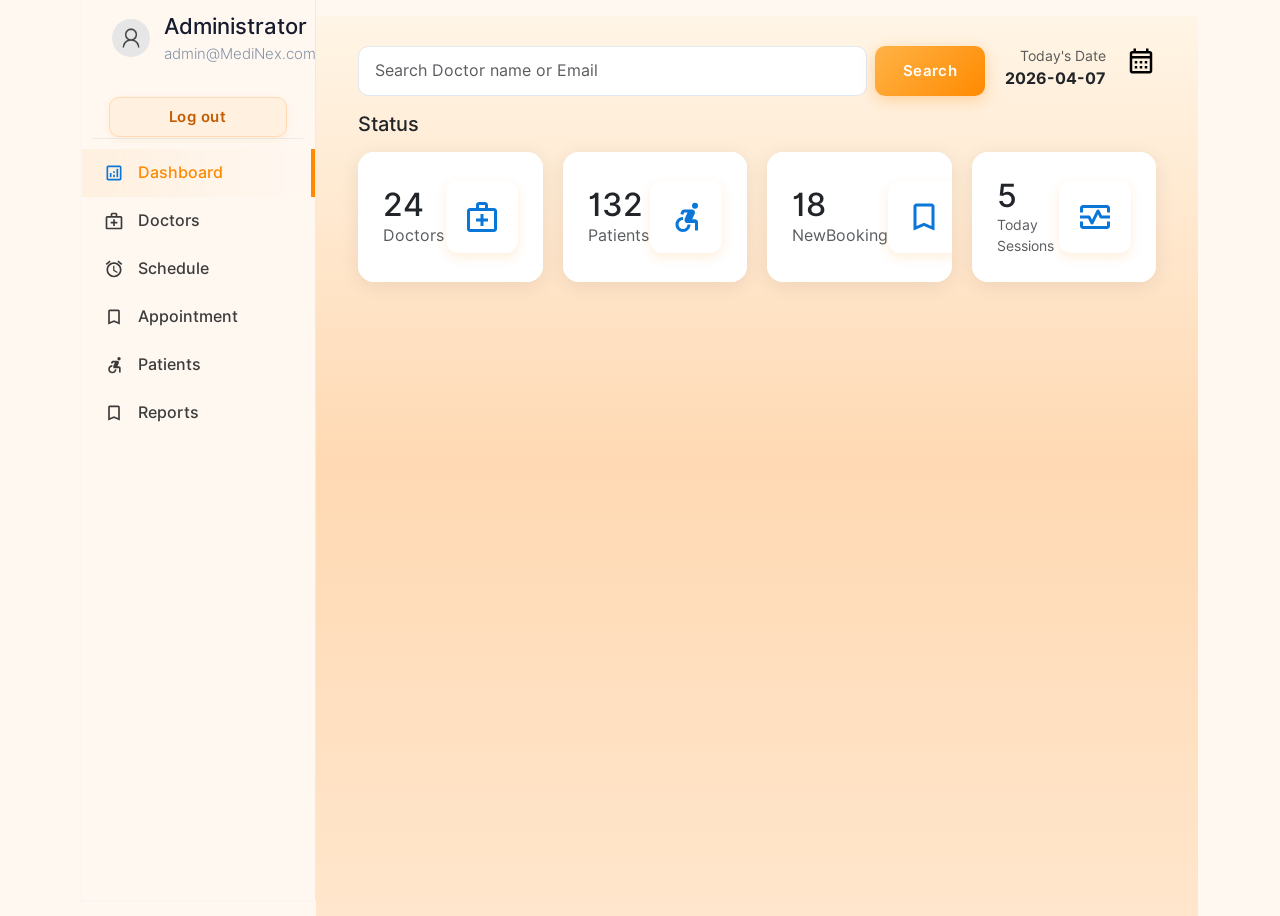
==== admin/index.html @ 3ccbc9da "Publish WebUI for GitHub Pages" ====
<!DOCTYPE html>
<html lang="en">
<head>
    <meta charset="UTF-8">
    <meta http-equiv="X-UA-Compatible" content="IE=edge">
    <meta name="viewport" content="width=device-width, initial-scale=1.0">
    <link href="https://cdn.jsdelivr.net/npm/bootstrap@5.3.2/dist/css/bootstrap.min.css" rel="stylesheet">
    <link rel="stylesheet" href="https://cdn.jsdelivr.net/npm/bootstrap-icons@1.11.1/font/bootstrap-icons.css">
    <link rel="stylesheet" href="../css/animations.css">
    <link rel="stylesheet" href="../css/main.css">
    <link rel="stylesheet" href="../css/admin.css">
    <title>Dashboard</title>
    <style>
        /* Animations disabled */
    </style>
</head>
<body>
    <div class="container">
        <div class="menu">
            <table class="menu-container" border="0">
                <tr>
                    <td style="padding:10px" colspan="2">
                        <table border="0" class="profile-container">
                            <tr>
                                <td width="30%" style="padding-left:20px">
                                    <img src="../img/user.png" alt="" width="100%" style="border-radius:50%">
                                </td>
                                <td style="padding:0px;margin:0px;">
                                    <p class="profile-title">Administrator</p>
                                    <p class="profile-subtitle">admin@MediNex.com</p>
                                </td>
                            </tr>
                            <tr>
                                <td colspan="2">
                                    <a href="../login.html"><input type="button" value="Log out" class="logout-btn btn-primary-soft btn"></a>
                                </td>
                            </tr>
                        </table>
                    </td>
                </tr>
                <tr class="menu-row">
                    <td class="menu-btn menu-icon-dashbord menu-active menu-icon-dashbord-active">
                        <a href="index.html" class="non-style-link-menu non-style-link-menu-active"><div><p class="menu-text">Dashboard</p></div></a>
                    </td>
                </tr>
                <tr class="menu-row">
                    <td class="menu-btn menu-icon-doctor">
                        <a href="#" class="non-style-link-menu"><div><p class="menu-text">Doctors</p></div></a>
                    </td>
                </tr>
                <tr class="menu-row">
                    <td class="menu-btn menu-icon-schedule">
                        <a href="#" class="non-style-link-menu"><div><p class="menu-text">Schedule</p></div></a>
                    </td>
                </tr>
                <tr class="menu-row">
                    <td class="menu-btn menu-icon-appoinment">
                        <a href="#" class="non-style-link-menu"><div><p class="menu-text">Appointment</p></div></a>
                    </td>
                </tr>
                <tr class="menu-row">
                    <td class="menu-btn menu-icon-patient">
                        <a href="#" class="non-style-link-menu"><div><p class="menu-text">Patients</p></div></a>
                    </td>
                </tr>
                <tr class="menu-row">
                    <td class="menu-btn menu-icon-appoinment">
                        <a href="#" class="non-style-link-menu"><div><p class="menu-text">Reports</p></div></a>
                    </td>
                </tr>
            </table>
        </div>
        <div class="dash-body mt-3">
            <div class="container-fluid">
                <div class="row mb-3">
                    <div class="col">
                        <form action="#" method="post" class="d-flex gap-2" onsubmit="return false;">
                            <input type="search" name="search" class="form-control" placeholder="Search Doctor name or Email" list="doctors">
                            <datalist id="doctors">
                                <option value="Dr. Sadia Karim">
                                <option value="dr.sadia@medinex.demo">
                                <option value="Dr. Farhan Haque">
                                <option value="dr.farhan@medinex.demo">
                                <option value="Dr. Nusrat Islam">
                                <option value="dr.nusrat@medinex.demo">
                            </datalist>
                            <button type="submit" class="btn btn-primary">Search</button>
                        </form>
                    </div>
                    <div class="col-auto text-end">
                        <small class="text-muted d-block">Today's Date</small>
                        <strong>2026-04-07</strong>
                    </div>
                    <div class="col-auto">
                        <img src="../img/calendar.svg" width="30" alt="calendar">
                    </div>
                </div>
                <div class="row mb-4">
                    <div class="col-12">
                        <h5 class="mb-3">Status</h5>
                    </div>
                    <div class="col-md-3 mb-3">
                        <div class="card h-100">
                            <div class="card-body d-flex justify-content-between align-items-center">
                                <div>
                                    <h2 class="mb-0">24</h2>
                                    <p class="mb-0 text-muted">Doctors</p>
                                </div>
                                <div class="btn-icon-back dashboard-icons" style="background-image: url('../img/icons/doctors-hover.svg'); background-repeat: no-repeat; background-position: center; background-size: 40px 40px;"></div>
                            </div>
                        </div>
                    </div>
                    <div class="col-md-3 mb-3">
                        <div class="card h-100">
                            <div class="card-body d-flex justify-content-between align-items-center">
                                <div>
                                    <h2 class="mb-0">132</h2>
                                    <p class="mb-0 text-muted">Patients</p>
                                </div>
                                <div class="btn-icon-back dashboard-icons" style="background-image: url('../img/icons/patients-hover.svg'); background-repeat: no-repeat; background-position: center; background-size: 40px 40px;"></div>
                            </div>
                        </div>
                    </div>
                    <div class="col-md-3 mb-3">
                        <div class="card h-100">
                            <div class="card-body d-flex justify-content-between align-items-center">
                                <div>
                                    <h2 class="mb-0">18</h2>
                                    <p class="mb-0 text-muted">NewBooking</p>
                                </div>
                                <div class="btn-icon-back dashboard-icons" style="background-image: url('../img/icons/book-hover.svg'); background-repeat: no-repeat; background-position: center; background-size: 40px 40px;"></div>
                            </div>
                        </div>
                    </div>
                    <div class="col-md-3 mb-3">
                        <div class="card h-100">
                            <div class="card-body d-flex justify-content-between align-items-center">
                                <div>
                                    <h2 class="mb-0">5</h2>
                                    <p class="mb-0 text-muted small">Today Sessions</p>
                                </div>
                                <div class="btn-icon-back dashboard-icons" style="background-image: url('../img/icons/session-iceblue.svg'); background-repeat: no-repeat; background-position: center; background-size: 40px 40px;"></div>
                            </div>
                        </div>
                    </div>
                </div>
            </div>
        </div>
    </div>
<script src="https://cdn.jsdelivr.net/npm/bootstrap@5.3.2/dist/js/bootstrap.bundle.min.js"></script>
</body>
</html>
---- css/animations.css ----
/*These transition are from youtube*/

@keyframes transitionIn-X{
    from {
            opacity: 0;
            transform: translateX(-10px);

    }

    to {
            opacity: 1;
            transform: translateX(0);
    }
}
    


@keyframes transitionIn-Y-over{
    from {
            opacity: 0;
            transform: translateY(-10px);

    }

    to {
            opacity: 1;
            transform: translateY(0);
    }
}
    
@keyframes transitionIn-Y-bottom{
    from {
            opacity: 0;
            transform: translateY(30px);

    }

    to {
            opacity: 1;
            transform: translateY(0);
    }
}
    

/* Transition end */
---- css/main.css ----
@import url('font-inter.css');

:root {
  --primarycolor: #ff8a00;
  --primarycolorhover: #e67600;
  --btnice: #fff0e0;
  --btnnicetext: #c45c00;
}

body {
  margin: 0;
  padding: 0;
  border-spacing: 0;
  font-family: 'Inter', sans-serif;
  background-color: #fff8f1;

}

/* Override Bootstrap form controls for orange theme */
.form-control {
  border: 1.5px solid #e2e8f0 !important;
  border-radius: 10px !important;
  padding: 12px 16px !important;
  transition: all 0.3s ease !important;
}

.form-control:focus {
  border-color: var(--primarycolor) !important;
  box-shadow: 0 0 0 0.25rem rgba(255, 138, 0, 0.15) !important;
  outline: none !important;
}

/* Override Bootstrap table styles */
.table {
  background-color: rgba(255, 255, 255, 0.95) !important;
}

.table thead th {
  border-bottom: 2px solid #ffd9b3 !important;
  color: var(--primarycolor) !important;
}

*,
::after,
::before {
  box-sizing: border-box;
}


/*------custom-scroll-bar - from w3schools.com------------------*/
/* width */
::-webkit-scrollbar {
  width: 5px;
}

/* Track */
::-webkit-scrollbar-track {
  background: #f1f1f1;
}

/* Handle */
::-webkit-scrollbar-thumb {
  background: #888;
  border-radius: 12px;
}

/* Handle on hover */
::-webkit-scrollbar-thumb:hover {
  background: #555;
}





.input-text {
  border-radius: 4px;
  border: 0.5px solid rgb(226, 226, 226);
  padding: 10px;
  width: 92%;
  transition: 0.2s;
  outline: none;
}

.input-text {
  border: 1px solid #e9ecef;
  font-size: 14px;
  line-height: 26px;
  background-color: #fff;
  display: block;
  width: 100%;
  padding: .375rem .75rem;
  font-weight: 300;
  line-height: 1.5;
  color: #212529;
  background-color: #fff;
  background-clip: padding-box;
  -webkit-appearance: none;
  -moz-appearance: none;
  appearance: none;
  border-radius: .25rem;
  transition: border-color .15s ease-in-out, box-shadow .15s ease-in-out;
}

.input-text:hover {
  background-color: rgb(250, 250, 250);
  transition: 0.2s;
  outline: none;
}

.input-text:focus {
  border: 1px solid rgb(10, 118, 216);
  transition: 0.2s;
}

.input-text::placeholder {
  font-family: 'Inter', sans-serif;
}



/* -----------Buttons---------------*/
.btn {
  cursor: pointer;
  padding: 8px 20px;
  outline: none;
  text-decoration: none;
  font-size: 15px;
  letter-spacing: 0.5px;
  transition: all 0.3s;
  border-radius: 6px;
  font-family: 'Inter', sans-serif;
  font-weight: 600;
}


.btn:hover {
  background-color: var(--primarycolorhover);
  box-shadow: none;
  transition: all 0.35s;
  font-family: 'Inter', sans-serif;
  transform: translateY(-1px);
}


.btn-primary {
  background: linear-gradient(135deg, #ffb347 0%, #ff8a00 100%) !important;
  border: none !important;
  color: #fff !important;
  box-shadow: 0 4px 15px rgba(255, 138, 0, 0.3) !important;
  border-radius: 10px !important;
  padding: 12px 28px !important;
  font-weight: 600 !important;
  transition: all 0.3s cubic-bezier(0.4, 0, 0.2, 1) !important;
  letter-spacing: 0.3px !important;
}

.btn-primary:hover,
.btn-primary:focus,
.btn-primary:active {
  background: linear-gradient(135deg, #ff9f1c 0%, #e67600 100%) !important;
  border: none !important;
  color: #fff !important;
  box-shadow: 0 8px 25px rgba(255, 138, 0, 0.4) !important;
  transform: translateY(-2px) !important;
}

.btn-primary-soft {
  background-color: var(--btnice);
  border: 1.5px solid #ffd9b3;
  color: var(--btnnicetext);
  font-weight: 600;
  font-size: 15px;
  box-shadow: 0 2px 8px rgba(255, 138, 0, 0.1);
  border-radius: 10px;
  transition: all 0.3s cubic-bezier(0.4, 0, 0.2, 1);
}


.btn-primary-soft:hover {
  background: linear-gradient(135deg, #ffb347 0%, #ff8a00 100%);
  border: 1.5px solid transparent;
  color: #fff;
  box-shadow: 0 6px 20px rgba(255, 138, 0, 0.3);
  transform: translateY(-2px);
}


.btn-in-text {
  font-size: 15px;
  letter-spacing: 0.5px;
}

.non-style-link:link,
.non-style-link:visited,
.non-style-link:hover,
.non-style-link:active {
  text-decoration: none;
  color: rgb(43, 43, 43);
}




.btn-label {
  margin-left: 10px;
  padding: 12px 12px;
  outline: none;
  text-decoration: none;
  font-size: 15px;
  letter-spacing: 0.5px;
  transition: all 0.3s;
  border-radius: 5px;
  background-color: #f0f0f073;
  border: 1px solid rgba(57, 108, 240, 0.1);
  font-family: 'Inter', sans-serif;
}


.sub-table {
  border: 1px solid #ebebeb;
  border-radius: 8px;

}

.filter-container {
  width: 100%;
  border: none;
  border-radius: 0;
  margin-bottom: 20px;
  border-spacing: 0;
  padding: 0;
  background: transparent;
}

.filter-container-items {
  margin-top: 7.5px;
  margin-left: 20px;


}

.table-headin {
  font-size: 16px;
  font-weight: 500;
  padding: 10px;
  border-bottom: 3px solid var(--primarycolor);
}

.abc {
  width: 100%;
  height: 550px;
  overflow: auto;
}






.overlay {
  position: fixed;
  top: 0;
  bottom: 0;
  left: 0;
  right: 0;
  background: rgba(0, 0, 0, 0.7);
  transition: opacity 500ms;
  opacity: 1;
  z-index: 9998;
  overflow-y: auto;
}

.overlay:target {
  visibility: visible;
  opacity: 1;

}

.popup {
  margin: 70px auto;
  padding: 20px;
  background: #fff;
  border-radius: 5px;
  width: 50%;
  position: relative;
  transition: all 5s ease-in-out;
  z-index: 9999;
  max-width: 90%;
}

.popup h2 {
  margin-top: 0;
  color: #333;
}

.popup .close {
  position: absolute;
  top: 20px;
  right: 30px;
  transition: all 200ms;
  font-size: 30px;
  font-weight: bold;
  text-decoration: none;
  color: #333;
}

.popup .close:hover {
  color: var(--primarycolorhover);
}

.popup .content {
  max-height: 30%;
  overflow: auto;
}

@media screen and (max-width: 700px) {
  .box {
    width: 70%;
  }

  .popup {
    width: 70%;
  }
}


input[type=search] {
  background-image: none;
  background-position: initial;
  background-repeat: no-repeat;
  transition: 0.5s;
  padding: 8px 20px;
}

input[type=search]:focus {
  transition: 0.5s;
}

.box {
  width: 120px;
  height: 30px;
  border: 1px solid #e9ecef;
  font-size: 14px;
  color: #212529;
  background-color: #fff;
  line-height: 26px;
  font-weight: 300;
  border-radius: .25rem;
  padding: .375rem .75rem;
  line-height: 1.5;
  width: 100%;
  background-clip: padding-box;
  transition: border-color .15s ease-in-out, box-shadow .15s ease-in-out;
}



.btn-primary-gray {
  background-color: #fff;
  border: 2px solid #f7d9b0;
  color: #c45c00;
  box-shadow: 0 4px 10px 0 rgba(255, 138, 0, 0.18);
}



.btn-primary-gray:hover {
  background-color: #ffe8cf;
  box-shadow: 0 6px 14px 0 rgba(255, 138, 0, 0.22);
}



.button-icon {

  background-position: 10px 50%;
  background-repeat: no-repeat;
  transition: 0.5s;
  padding: 8px 20px 8px 40px;
}



.menu-btn {
  padding: 0;
  color: #3b3b3b;
  transition: none;

}

.menu-btn .non-style-link-menu,
.menu-btn .non-style-link-menu-active {
  display: flex;
  align-items: center;
  gap: 14px;
  width: 100%;
  min-height: 48px;
  padding: 12px 18px 12px 22px;
}

.menu-btn .non-style-link-menu::before,
.menu-btn .non-style-link-menu-active::before {
  content: '';
  width: 20px;
  height: 20px;
  flex: 0 0 20px;
  align-self: center;
  background-image: var(--menu-icon);
  background-position: center;
  background-repeat: no-repeat;
  background-size: 20px 20px;
}

.menu-btn:hover .non-style-link-menu::before,
.menu-btn:hover .non-style-link-menu-active::before,
.menu-active .non-style-link-menu::before,
.menu-active .non-style-link-menu-active::before {
  background-image: var(--menu-icon-active, var(--menu-icon));
}

.menu-btn .non-style-link-menu div,
.menu-btn .non-style-link-menu-active div {
  display: flex;
  align-items: center;
  flex: 1 1 auto;
  min-width: 0;
}

.menu-text {
  padding-left: 0;
  margin: 0;
  flex: 1 1 auto;
  min-width: 0;
  font-weight: 500;
  font-size: 16px;
  line-height: 1.35;

}


.menu-active {
  color: var(--primarycolor);
  border-right: 4px solid var(--primarycolor);
  background: linear-gradient(90deg, var(--btnice) 0%, transparent 100%);
  font-weight: 600;
}

.menu-btn:hover {
  background: linear-gradient(90deg, var(--btnice) 0%, transparent 100%);
  color: var(--primarycolor);
  transition: all 0.3s ease;
}

.non-style-link-menu:link,
.non-style-link-menu:visited,
.non-style-link-menu:active {
  text-decoration: none;
  color: #3b3b3b;
}

.non-style-link-menu:hover {
  text-decoration: none;
  color: var(--primarycolor);
}

.non-style-link-menu-active:link,
.non-style-link-menu-active:visited,
.non-style-link-menu-active:active {
  text-decoration: none;
  color: var(--primarycolor);
}



.menu-icon-dashbord {
  --menu-icon: url('../img/icons/dashboard.svg');
  --menu-icon-active: url('../img/icons/dashboard-hover.svg');
}


.menu-icon-doctor {
  --menu-icon: url('../img/icons/doctors.svg');
  --menu-icon-active: url('../img/icons/doctors-hover.svg');
}

.menu-icon-schedule {
  --menu-icon: url('../img/icons/schedule.svg');
  --menu-icon-active: url('../img/icons/schedule-hover.svg');
}

.menu-icon-appoinment {
  --menu-icon: url('../img/icons/book.svg');
  --menu-icon-active: url('../img/icons/book-hover.svg');
}

.menu-icon-patient {
  --menu-icon: url('../img/icons/patients.svg');
  --menu-icon-active: url('../img/icons/patients-hover.svg');
}

.menu-icon-settings {
  --menu-icon: url('../img/icons/settings.svg');
  --menu-icon-active: url('../img/icons/settings-iceblue.svg');
}

.menu-icon-session {
  --menu-icon: url('../img/icons/session.svg');
  --menu-icon-active: url('../img/icons/session-iceblue.svg');
}

.menu-icon-home {
  --menu-icon: url('../img/icons/home.svg');
  --menu-icon-active: url('../img/icons/home-iceblue.svg');
}





.btn-icon-back {
  background-image: url('../img/icons/back-iceblue.svg');
  background-position: 18px 50%;
  background-repeat: no-repeat;
  transition: 0.5s;
  padding: 8px 20px 8px 40px;
}

.btn-icon-back:hover {
  background-image: url('../img/icons/back-white.svg');
}


.btn-edit {
  background-image: url('../img/icons/edit-iceblue.svg');
}

.btn-edit:hover {
  background-image: url('../img/icons/edit-white.svg');
}

.btn-view {
  background-image: url('../img/icons/view-iceblue.svg');
}

.btn-view:hover {
  background-image: url('../img/icons/view-white.svg');
}

.btn-delete {
  background-image: url('../img/icons/delete-iceblue.svg');
}

.btn-delete:hover {
  background-image: url('../img/icons/delete-white.svg');
}

.btn-filter {
  background-image: url('../img/icons/filter-iceblue.svg');
  background-position: 15px 50%;
}

.btn-filter:hover {
  background-image: url('../img/icons/filter-white.svg');
}




.dashboard-items {
  border: none;
  border-radius: 16px;
  color: var(--primarycolor);
  background: #ffffff;
  box-shadow: 0 4px 20px rgba(0, 0, 0, 0.08);
  transition: all 0.3s cubic-bezier(0.4, 0, 0.2, 1);
  position: relative;
  overflow: hidden;
}

.dashboard-items::before {
  content: '';
  position: absolute;
  top: 0;
  left: 0;
  width: 4px;
  height: 100%;
  background: linear-gradient(180deg, var(--primarycolor) 0%, var(--primarycolorhover) 100%);
}

.dashboard-items:hover {
  box-shadow: 0 8px 30px rgba(255, 138, 0, 0.2);
  transform: translateY(-4px);
}


.h1-dashboard {
  margin: 0;
  padding: 0;
  font-size: 36px;
  font-weight: 700;
  line-height: 1.2;
  padding-top: 20px;
  color: #1a1a1a;
  letter-spacing: -1px;
}

.h3-dashboard {
  margin: 0;
  padding: 0;
  font-size: 13px;
  font-weight: 600;
  color: #64748b;
  text-transform: uppercase;
  letter-spacing: 0.8px;
  margin-top: 8px;
}

.dashboard-icons {
  background: linear-gradient(135deg, #fff5e6 0%, #ffe8d2 100%);
  padding: 0;
  border-radius: 12px;
  margin-left: 0;
  margin-right: 0;
  width: 72px;
  height: 72px;
  display: flex;
  align-items: center;
  justify-content: center;
  box-shadow: 0 4px 12px rgba(255, 138, 0, 0.15);
  flex-shrink: 0;
  background-position: center center !important;
  background-repeat: no-repeat !important;
  background-size: 36px 36px !important;
}

.dashboard-icon-img {
  display: block;
  width: 36px;
  height: 36px;
  object-fit: contain;
}

.dashboard-icons.btn-icon-back {
  padding: 0;
  background-position: center center !important;
}

/* Ensure inline background-image doesn't repeat */
.dashboard-icons[style*="background-image"] {
  background-repeat: no-repeat !important;
  background-position: center center !important;
  background-size: 36px 36px !important;
}

.dashboard-icons-setting {
  background-color: rgba(184, 184, 184, 0.247);
  padding-top: 30px;
  padding-bottom: 30px;
  border-radius: 7px;
  margin-left: 5px;
  margin-right: 20px;

}

.setting-tabs:hover {
  background-color: #d6d6d657;
}


.doctor-header {
  background: linear-gradient(135deg, #ffb347 0%, #ff8a00 100%);
  color: #ffffff !important;
  padding: 35px;
  border: none;
  border-radius: 16px;
  box-shadow: 0 8px 25px rgba(255, 138, 0, 0.25);
  position: relative;
  overflow: hidden;
}

.doctor-header h1,
.doctor-header h3,
.doctor-header p,
.doctor-header a {
  color: #ffffff !important;
}

.doctor-header::before {
  content: '';
  position: absolute;
  top: -50%;
  right: -50%;
  width: 200%;
  height: 200%;
  background: radial-gradient(circle, rgba(255, 255, 255, 0.15) 0%, transparent 70%);
}

.doctor-header h1,
.doctor-header h3,
.doctor-header p {
  position: relative;
  z-index: 1;
}

.patient-header {
  background-image: url(../img/b3.jpg);
  border: 1px solid #ffd5a8;
  background-color: rgba(255, 173, 96, 0.35);
  background-blend-mode: screen;
}

.search-items {
  padding: 20px;
  margin: 10px;
  width: 95%;
  display: flex;
  padding-left: 0;
  padding-left: 30px;
  box-sizing: border-box;
  line-height: 1.5;
  box-shadow: 0 3px 5px 0 rgba(95, 95, 97, 0.068);
}


.h1-search {
  margin: 0;
  padding: 0;
  font-size: 23px;
  font-weight: 600;
  padding-top: 20px;
  padding-bottom: 10px;
}

.h3-search {
  margin: 0;
  padding: 0;
  font-size: 15px;
  font-weight: 500;
  color: #212529e3;

}

.h4-search {
  margin: 0;
  padding: 0;
  font-size: 13px;
  font-weight: 400;
  color: #212529e3;
}

.btn-book {
  background-image: url('../img/icons/book-balck.svg');
  background-position: 68% 50%;
  background-repeat: no-repeat;
  transition: 0.5s;
}
---- css/admin.css ----
.container {
    display: flex;
    flex-wrap: wrap;
    height: 100vh;


}

.menu {
    border-right: 1.5px solid rgb(235, 235, 235);
    width: 21%;
    height: 100vh;
    box-shadow: 0 0px 0px 2px rgba(240, 240, 240, 0.3);
}

.dash-body {
    width: 79%;
    height: 100vh;
    background: linear-gradient(180deg, #fff5e6 0%, #ffd9b3 50%, #ffe6cc 100%) !important;
    padding: 30px;
    overflow-y: auto;
    position: relative;
}

.dash-body::before {
    content: '';
    position: absolute;
    top: 0;
    left: 0;
    right: 0;
    bottom: 0;
    background: linear-gradient(180deg, #fff5e6 0%, #ffd9b3 50%, #ffe6cc 100%);
    z-index: -1;
}

/* Override Bootstrap container-fluid inside dash-body */
.dash-body .container-fluid {
    background: transparent !important;
    position: relative;
    z-index: 1;
}

/* Override Bootstrap card styles for orange theme */
.dash-body .card {
    background-color: #ffffff !important;
    border: none !important;
    box-shadow: 0 4px 20px rgba(0, 0, 0, 0.08) !important;
    border-radius: 16px !important;
    transition: all 0.3s cubic-bezier(0.4, 0, 0.2, 1) !important;
    overflow: hidden;
}

.dash-body .card:hover {
    box-shadow: 0 8px 30px rgba(255, 138, 0, 0.15) !important;
    transform: translateY(-2px);
}

.dash-body .card-header {
    background: linear-gradient(135deg, #fff5e6 0%, #ffe8d2 100%) !important;
    border-bottom: none !important;
    border-radius: 16px 16px 0 0 !important;
    padding: 20px 25px !important;
    font-weight: 600 !important;
}

.dash-body .card-body {
    background-color: #ffffff !important;
    padding: 25px !important;
}

/* Override Bootstrap row and col for better spacing */
.dash-body .row {
    margin-left: -10px;
    margin-right: -10px;
}

.dash-body .row>* {
    padding-left: 10px;
    padding-right: 10px;
}

.menu-container {
    width: 100%;
    border-spacing: 0;

}

.profile-title {
    font-weight: 500;
    color: #161c2d;
    font-size: 22px;
    margin: 0;
    text-align: left;
    padding-left: 8%;
}

.profile-subtitle {
    font-weight: 300;
    color: #8492a6;
    font-size: 15px;
    margin: 0;
    text-align: left;
    padding-left: 8%;
}

.logout-btn {
    margin-top: 30px;
    width: 85%;
}

.profile-container {
    border-bottom: 1.5px solid rgb(235, 235, 235);
    /*border-radius: 6px;*/
    padding-top: 18%;
    padding-bottom: 12%;
    /*box-shadow: 0 0 3px rgba(52,58,64,0.08);*/
    text-align: center;

}


/*.menu-items1{
    font-weight: 500;
    text-align: left;
    padding: 0;
    margin: 0;
    color: #161c2def;
    
}

.menu-td1{
    padding-right: 10px;
}


.menu-button:hover{
    cursor: pointer;
    background-color:var(--btnice);
}

.menu-active{
    color:var(--btnnicetext);
    
}

.menu-items1-active{
    color:var(--btnnicetext);
    background-image: url('../img/search.svg');
    background-position: 10px 50%;
    background-repeat: no-repeat;
}



*/










.heading-main12 {
    font-weight: 500;
    font-size: 25px;
}

.heading-sub12 {
    font-weight: 500;
    font-size: 20px;
    text-align: right;
}


.header-search {
    display: flex;
    justify-content: center;


}

.header-searchbar {
    width: 75%;
    background-color: rgba(255, 255, 255, 0.705);
    border: 0.5px solid rgba(190, 190, 190, 0.884);


}

.add-doc-form-container {
    padding: 25px;
    margin-top: 30px;

}
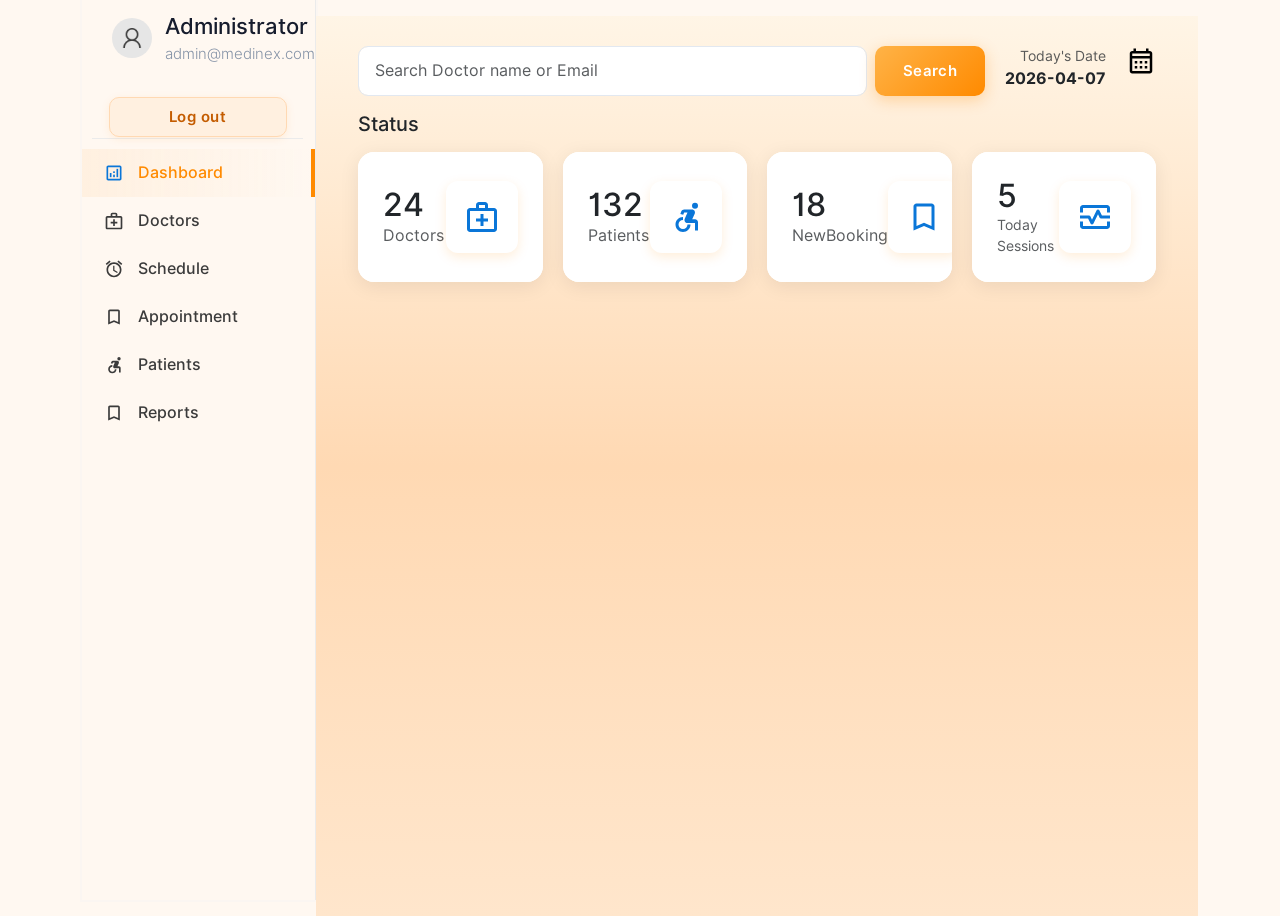
==== commit 6a3d1dd7: "Prepare MediNex preview for GitHub Pages" ====
--- a/admin/index.html
+++ b/admin/index.html
@@ -26,13 +26,13 @@
                                     <img src="../img/user.png" alt="" width="100%" style="border-radius:50%">
                                 </td>
                                 <td style="padding:0px;margin:0px;">
-                                    <p class="profile-title">Administrator</p>
-                                    <p class="profile-subtitle">admin@MediNex.com</p>
+                                    <p class="profile-title" id="profile-name">Administrator</p>
+                                    <p class="profile-subtitle" id="profile-email">admin@medinex.com</p>
                                 </td>
                             </tr>
                             <tr>
                                 <td colspan="2">
-                                    <a href="../login.html"><input type="button" value="Log out" class="logout-btn btn-primary-soft btn"></a>
+                                    <a href="../login.html" id="logout-link"><input type="button" value="Log out" class="logout-btn btn-primary-soft btn"></a>
                                 </td>
                             </tr>
                         </table>
@@ -148,5 +148,20 @@
         </div>
     </div>
 <script src="https://cdn.jsdelivr.net/npm/bootstrap@5.3.2/dist/js/bootstrap.bundle.min.js"></script>
+<script>
+    const currentUser = JSON.parse(sessionStorage.getItem("medinexCurrentUser") || "null");
+
+    if (currentUser && currentUser.email) {
+        const fullName = (currentUser.fullName || "Administrator").trim();
+        const shortName = fullName.length > 16 ? fullName.slice(0, 14) + ".." : fullName;
+
+        document.getElementById("profile-name").textContent = shortName;
+        document.getElementById("profile-email").textContent = currentUser.email;
+    }
+
+    document.getElementById("logout-link").addEventListener("click", function () {
+        sessionStorage.removeItem("medinexCurrentUser");
+    });
+</script>
 </body>
 </html>
